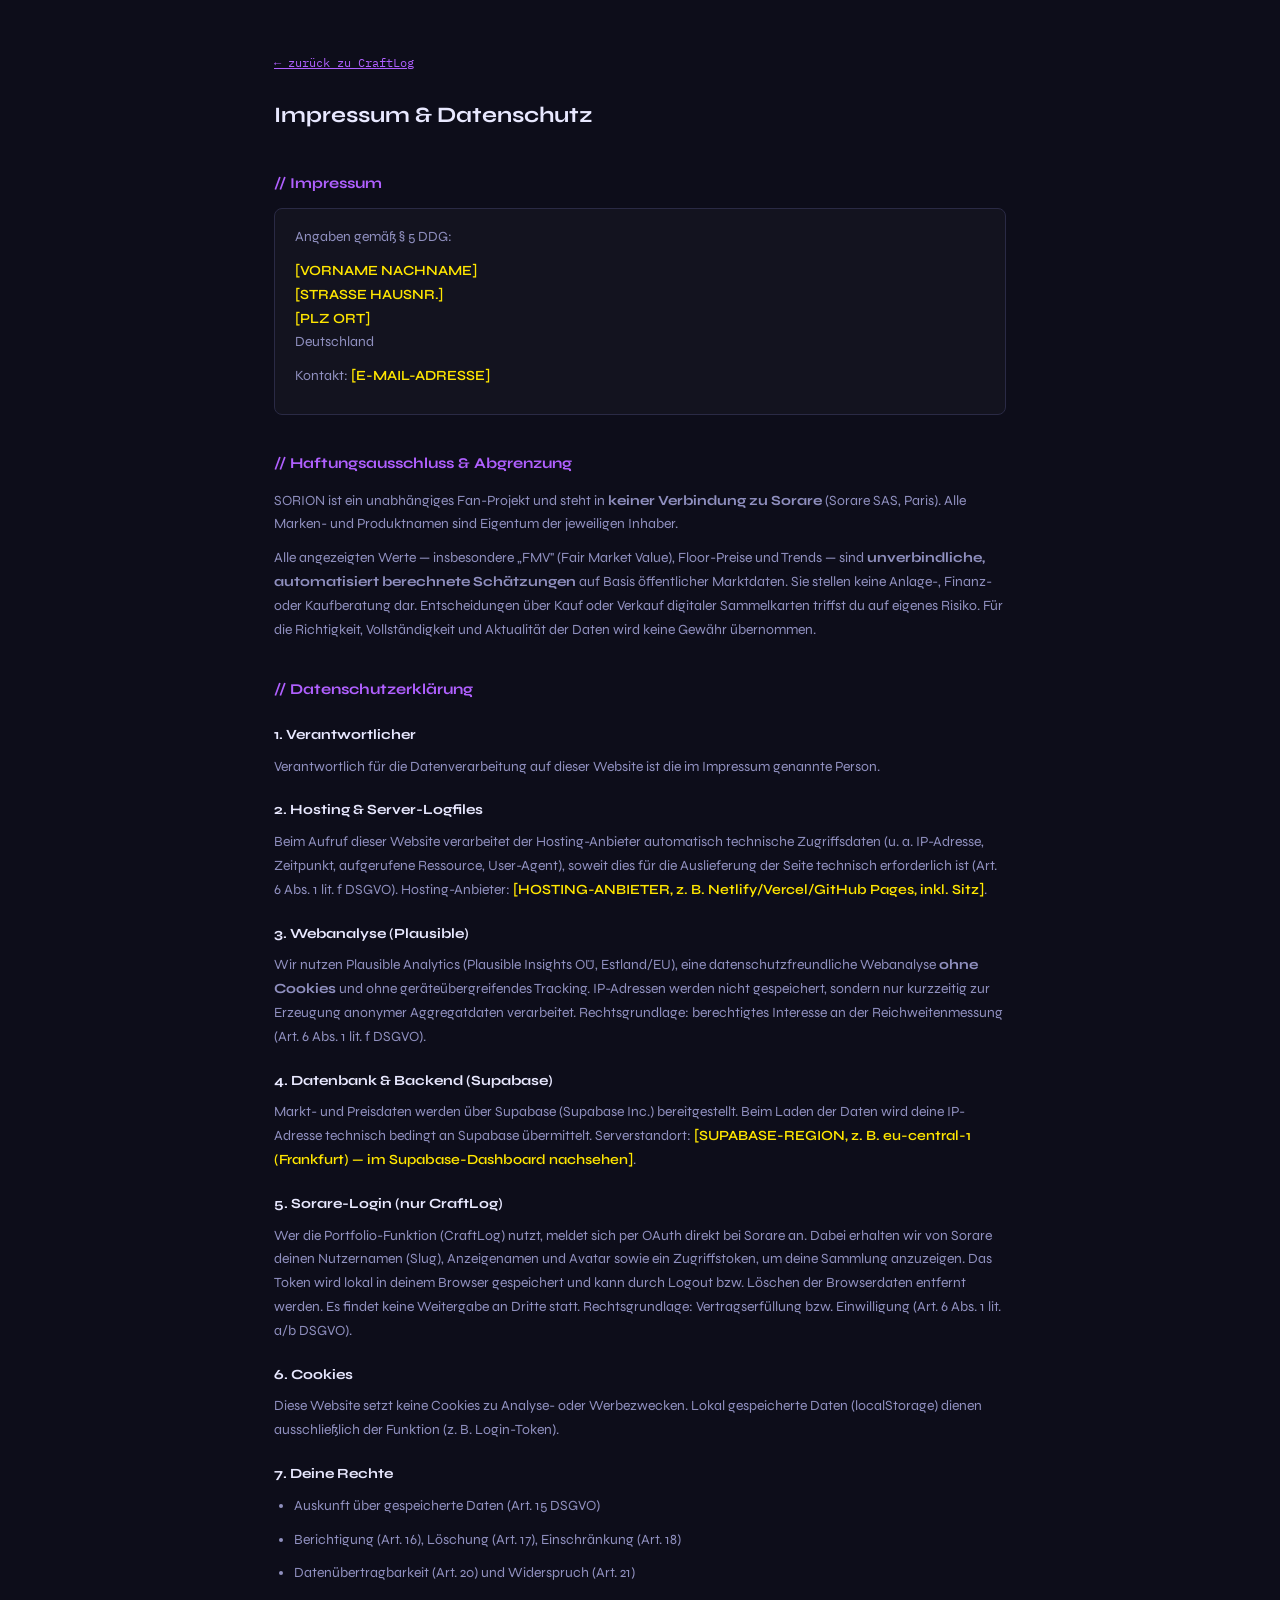
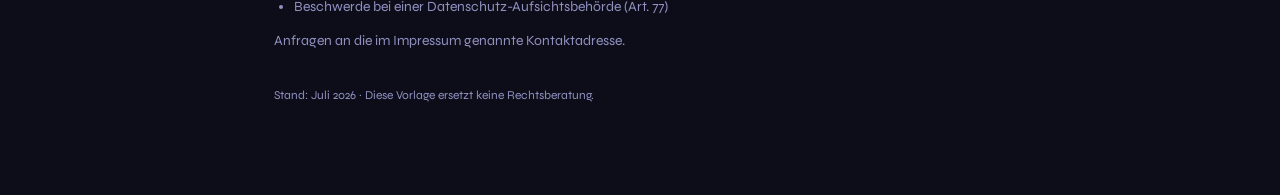
==== legal.html @ 9c436df2 "Neuer publishable API-Key, lokale Fonts + Chart.js, legal.html, Footer - Legacy-Key ersetzt (war nac" ====
<!DOCTYPE html>
<html lang="de">
<head>
<meta charset="UTF-8">
<meta name="viewport" content="width=device-width, initial-scale=1.0">
<title>SORION — Impressum & Datenschutz</title>
<link href="fonts/fonts.css" rel="stylesheet">
<style>
  :root {
    --bg: #0d0d1a; --surface: #13131f; --border: #2a2a45;
    --purple: #b060ff; --text: #e8e8ff; --text2: #9090c0;
  }
  * { margin: 0; padding: 0; box-sizing: border-box; }
  body { background: var(--bg); color: var(--text); font-family: 'Syne', sans-serif; line-height: 1.7; }
  .wrap { max-width: 780px; margin: 0 auto; padding: 48px 24px 80px; }
  a { color: var(--purple); }
  h1 { font-family: 'Syne', sans-serif; font-size: 22px; margin-bottom: 32px; }
  h2 { font-family: 'Syne', sans-serif; font-size: 15px; color: var(--purple); margin: 36px 0 12px; }
  h3 { font-size: 14px; margin: 20px 0 8px; }
  p, li { font-size: 14px; color: var(--text2); margin-bottom: 10px; }
  ul { padding-left: 20px; }
  .back { font-family: 'IBM Plex Mono', monospace; font-size: 12px; display: inline-block; margin-bottom: 24px; }
  .card { background: var(--surface); border: 1px solid var(--border); border-radius: 8px; padding: 16px 20px; margin-bottom: 12px; }
  .todo { color: #ffe600; font-weight: 600; }
</style>
</head>
<body>
<div class="wrap">
  <a class="back" href="index.html">← zurück zu CraftLog</a>
  <h1>Impressum & Datenschutz</h1>

  <h2>// Impressum</h2>
  <div class="card">
    <p>Angaben gemäß § 5 DDG:</p>
    <p>
      <span class="todo">[VORNAME NACHNAME]</span><br>
      <span class="todo">[STRASSE HAUSNR.]</span><br>
      <span class="todo">[PLZ ORT]</span><br>
      Deutschland
    </p>
    <p>Kontakt: <span class="todo">[E-MAIL-ADRESSE]</span></p>
  </div>

  <h2>// Haftungsausschluss & Abgrenzung</h2>
  <p>SORION ist ein unabhängiges Fan-Projekt und steht in <strong>keiner Verbindung zu Sorare</strong> (Sorare SAS, Paris). Alle Marken- und Produktnamen sind Eigentum der jeweiligen Inhaber.</p>
  <p>Alle angezeigten Werte — insbesondere „FMV" (Fair Market Value), Floor-Preise und Trends — sind <strong>unverbindliche, automatisiert berechnete Schätzungen</strong> auf Basis öffentlicher Marktdaten. Sie stellen keine Anlage-, Finanz- oder Kaufberatung dar. Entscheidungen über Kauf oder Verkauf digitaler Sammelkarten triffst du auf eigenes Risiko. Für die Richtigkeit, Vollständigkeit und Aktualität der Daten wird keine Gewähr übernommen.</p>

  <h2>// Datenschutzerklärung</h2>

  <h3>1. Verantwortlicher</h3>
  <p>Verantwortlich für die Datenverarbeitung auf dieser Website ist die im Impressum genannte Person.</p>

  <h3>2. Hosting & Server-Logfiles</h3>
  <p>Beim Aufruf dieser Website verarbeitet der Hosting-Anbieter automatisch technische Zugriffsdaten (u. a. IP-Adresse, Zeitpunkt, aufgerufene Ressource, User-Agent), soweit dies für die Auslieferung der Seite technisch erforderlich ist (Art. 6 Abs. 1 lit. f DSGVO). Hosting-Anbieter: <span class="todo">[HOSTING-ANBIETER, z. B. Netlify/Vercel/GitHub Pages, inkl. Sitz]</span>.</p>

  <h3>3. Webanalyse (Plausible)</h3>
  <p>Wir nutzen Plausible Analytics (Plausible Insights OÜ, Estland/EU), eine datenschutzfreundliche Webanalyse <strong>ohne Cookies</strong> und ohne geräteübergreifendes Tracking. IP-Adressen werden nicht gespeichert, sondern nur kurzzeitig zur Erzeugung anonymer Aggregatdaten verarbeitet. Rechtsgrundlage: berechtigtes Interesse an der Reichweitenmessung (Art. 6 Abs. 1 lit. f DSGVO).</p>

  <h3>4. Datenbank & Backend (Supabase)</h3>
  <p>Markt- und Preisdaten werden über Supabase (Supabase Inc.) bereitgestellt. Beim Laden der Daten wird deine IP-Adresse technisch bedingt an Supabase übermittelt. Serverstandort: <span class="todo">[SUPABASE-REGION, z. B. eu-central-1 (Frankfurt) — im Supabase-Dashboard nachsehen]</span>.</p>

  <h3>5. Sorare-Login (nur CraftLog)</h3>
  <p>Wer die Portfolio-Funktion (CraftLog) nutzt, meldet sich per OAuth direkt bei Sorare an. Dabei erhalten wir von Sorare deinen Nutzernamen (Slug), Anzeigenamen und Avatar sowie ein Zugriffstoken, um deine Sammlung anzuzeigen. Das Token wird lokal in deinem Browser gespeichert und kann durch Logout bzw. Löschen der Browserdaten entfernt werden. Es findet keine Weitergabe an Dritte statt. Rechtsgrundlage: Vertragserfüllung bzw. Einwilligung (Art. 6 Abs. 1 lit. a/b DSGVO).</p>

  <h3>6. Cookies</h3>
  <p>Diese Website setzt keine Cookies zu Analyse- oder Werbezwecken. Lokal gespeicherte Daten (localStorage) dienen ausschließlich der Funktion (z. B. Login-Token).</p>

  <h3>7. Deine Rechte</h3>
  <ul>
    <li>Auskunft über gespeicherte Daten (Art. 15 DSGVO)</li>
    <li>Berichtigung (Art. 16), Löschung (Art. 17), Einschränkung (Art. 18)</li>
    <li>Datenübertragbarkeit (Art. 20) und Widerspruch (Art. 21)</li>
    <li>Beschwerde bei einer Datenschutz-Aufsichtsbehörde (Art. 77)</li>
  </ul>
  <p>Anfragen an die im Impressum genannte Kontaktadresse.</p>

  <p style="margin-top:32px;font-size:12px">Stand: Juli 2026 · Diese Vorlage ersetzt keine Rechtsberatung.</p>
</div>
</body>
</html>
---- fonts/fonts.css ----
/* Selbst gehostete Google Fonts (latin + latin-ext) — DSGVO: kein Google-CDN */
@font-face {
  font-family: 'IBM Plex Mono';
  font-style: normal;
  font-weight: 400;
  font-display: swap;
  src: url(IBMPlexMono-400-latin-ext.woff2) format('woff2');
  unicode-range: U+0100-02BA, U+02BD-02C5, U+02C7-02CC, U+02CE-02D7, U+02DD-02FF, U+0304, U+0308, U+0329, U+1D00-1DBF, U+1E00-1E9F, U+1EF2-1EFF, U+2020, U+20A0-20AB, U+20AD-20C0, U+2113, U+2C60-2C7F, U+A720-A7FF;
}
@font-face {
  font-family: 'IBM Plex Mono';
  font-style: normal;
  font-weight: 400;
  font-display: swap;
  src: url(IBMPlexMono-400-latin.woff2) format('woff2');
  unicode-range: U+0000-00FF, U+0131, U+0152-0153, U+02BB-02BC, U+02C6, U+02DA, U+02DC, U+0304, U+0308, U+0329, U+2000-206F, U+20AC, U+2122, U+2191, U+2193, U+2212, U+2215, U+FEFF, U+FFFD;
}
@font-face {
  font-family: 'IBM Plex Mono';
  font-style: normal;
  font-weight: 500;
  font-display: swap;
  src: url(IBMPlexMono-500-latin-ext.woff2) format('woff2');
  unicode-range: U+0100-02BA, U+02BD-02C5, U+02C7-02CC, U+02CE-02D7, U+02DD-02FF, U+0304, U+0308, U+0329, U+1D00-1DBF, U+1E00-1E9F, U+1EF2-1EFF, U+2020, U+20A0-20AB, U+20AD-20C0, U+2113, U+2C60-2C7F, U+A720-A7FF;
}
@font-face {
  font-family: 'IBM Plex Mono';
  font-style: normal;
  font-weight: 500;
  font-display: swap;
  src: url(IBMPlexMono-500-latin.woff2) format('woff2');
  unicode-range: U+0000-00FF, U+0131, U+0152-0153, U+02BB-02BC, U+02C6, U+02DA, U+02DC, U+0304, U+0308, U+0329, U+2000-206F, U+20AC, U+2122, U+2191, U+2193, U+2212, U+2215, U+FEFF, U+FFFD;
}
@font-face {
  font-family: 'Syne';
  font-style: normal;
  font-weight: 400;
  font-display: swap;
  src: url(Syne-400-latin-ext.woff2) format('woff2');
  unicode-range: U+0100-02BA, U+02BD-02C5, U+02C7-02CC, U+02CE-02D7, U+02DD-02FF, U+0304, U+0308, U+0329, U+1D00-1DBF, U+1E00-1E9F, U+1EF2-1EFF, U+2020, U+20A0-20AB, U+20AD-20C0, U+2113, U+2C60-2C7F, U+A720-A7FF;
}
@font-face {
  font-family: 'Syne';
  font-style: normal;
  font-weight: 400;
  font-display: swap;
  src: url(Syne-400-latin.woff2) format('woff2');
  unicode-range: U+0000-00FF, U+0131, U+0152-0153, U+02BB-02BC, U+02C6, U+02DA, U+02DC, U+0304, U+0308, U+0329, U+2000-206F, U+20AC, U+2122, U+2191, U+2193, U+2212, U+2215, U+FEFF, U+FFFD;
}
@font-face {
  font-family: 'Syne';
  font-style: normal;
  font-weight: 600;
  font-display: swap;
  src: url(Syne-600-latin-ext.woff2) format('woff2');
  unicode-range: U+0100-02BA, U+02BD-02C5, U+02C7-02CC, U+02CE-02D7, U+02DD-02FF, U+0304, U+0308, U+0329, U+1D00-1DBF, U+1E00-1E9F, U+1EF2-1EFF, U+2020, U+20A0-20AB, U+20AD-20C0, U+2113, U+2C60-2C7F, U+A720-A7FF;
}
@font-face {
  font-family: 'Syne';
  font-style: normal;
  font-weight: 600;
  font-display: swap;
  src: url(Syne-600-latin.woff2) format('woff2');
  unicode-range: U+0000-00FF, U+0131, U+0152-0153, U+02BB-02BC, U+02C6, U+02DA, U+02DC, U+0304, U+0308, U+0329, U+2000-206F, U+20AC, U+2122, U+2191, U+2193, U+2212, U+2215, U+FEFF, U+FFFD;
}
@font-face {
  font-family: 'Syne';
  font-style: normal;
  font-weight: 700;
  font-display: swap;
  src: url(Syne-700-latin-ext.woff2) format('woff2');
  unicode-range: U+0100-02BA, U+02BD-02C5, U+02C7-02CC, U+02CE-02D7, U+02DD-02FF, U+0304, U+0308, U+0329, U+1D00-1DBF, U+1E00-1E9F, U+1EF2-1EFF, U+2020, U+20A0-20AB, U+20AD-20C0, U+2113, U+2C60-2C7F, U+A720-A7FF;
}
@font-face {
  font-family: 'Syne';
  font-style: normal;
  font-weight: 700;
  font-display: swap;
  src: url(Syne-700-latin.woff2) format('woff2');
  unicode-range: U+0000-00FF, U+0131, U+0152-0153, U+02BB-02BC, U+02C6, U+02DA, U+02DC, U+0304, U+0308, U+0329, U+2000-206F, U+20AC, U+2122, U+2191, U+2193, U+2212, U+2215, U+FEFF, U+FFFD;
}
@font-face {
  font-family: 'Syne';
  font-style: normal;
  font-weight: 800;
  font-display: swap;
  src: url(Syne-800-latin-ext.woff2) format('woff2');
  unicode-range: U+0100-02BA, U+02BD-02C5, U+02C7-02CC, U+02CE-02D7, U+02DD-02FF, U+0304, U+0308, U+0329, U+1D00-1DBF, U+1E00-1E9F, U+1EF2-1EFF, U+2020, U+20A0-20AB, U+20AD-20C0, U+2113, U+2C60-2C7F, U+A720-A7FF;
}
@font-face {
  font-family: 'Syne';
  font-style: normal;
  font-weight: 800;
  font-display: swap;
  src: url(Syne-800-latin.woff2) format('woff2');
  unicode-range: U+0000-00FF, U+0131, U+0152-0153, U+02BB-02BC, U+02C6, U+02DA, U+02DC, U+0304, U+0308, U+0329, U+2000-206F, U+20AC, U+2122, U+2191, U+2193, U+2212, U+2215, U+FEFF, U+FFFD;
}
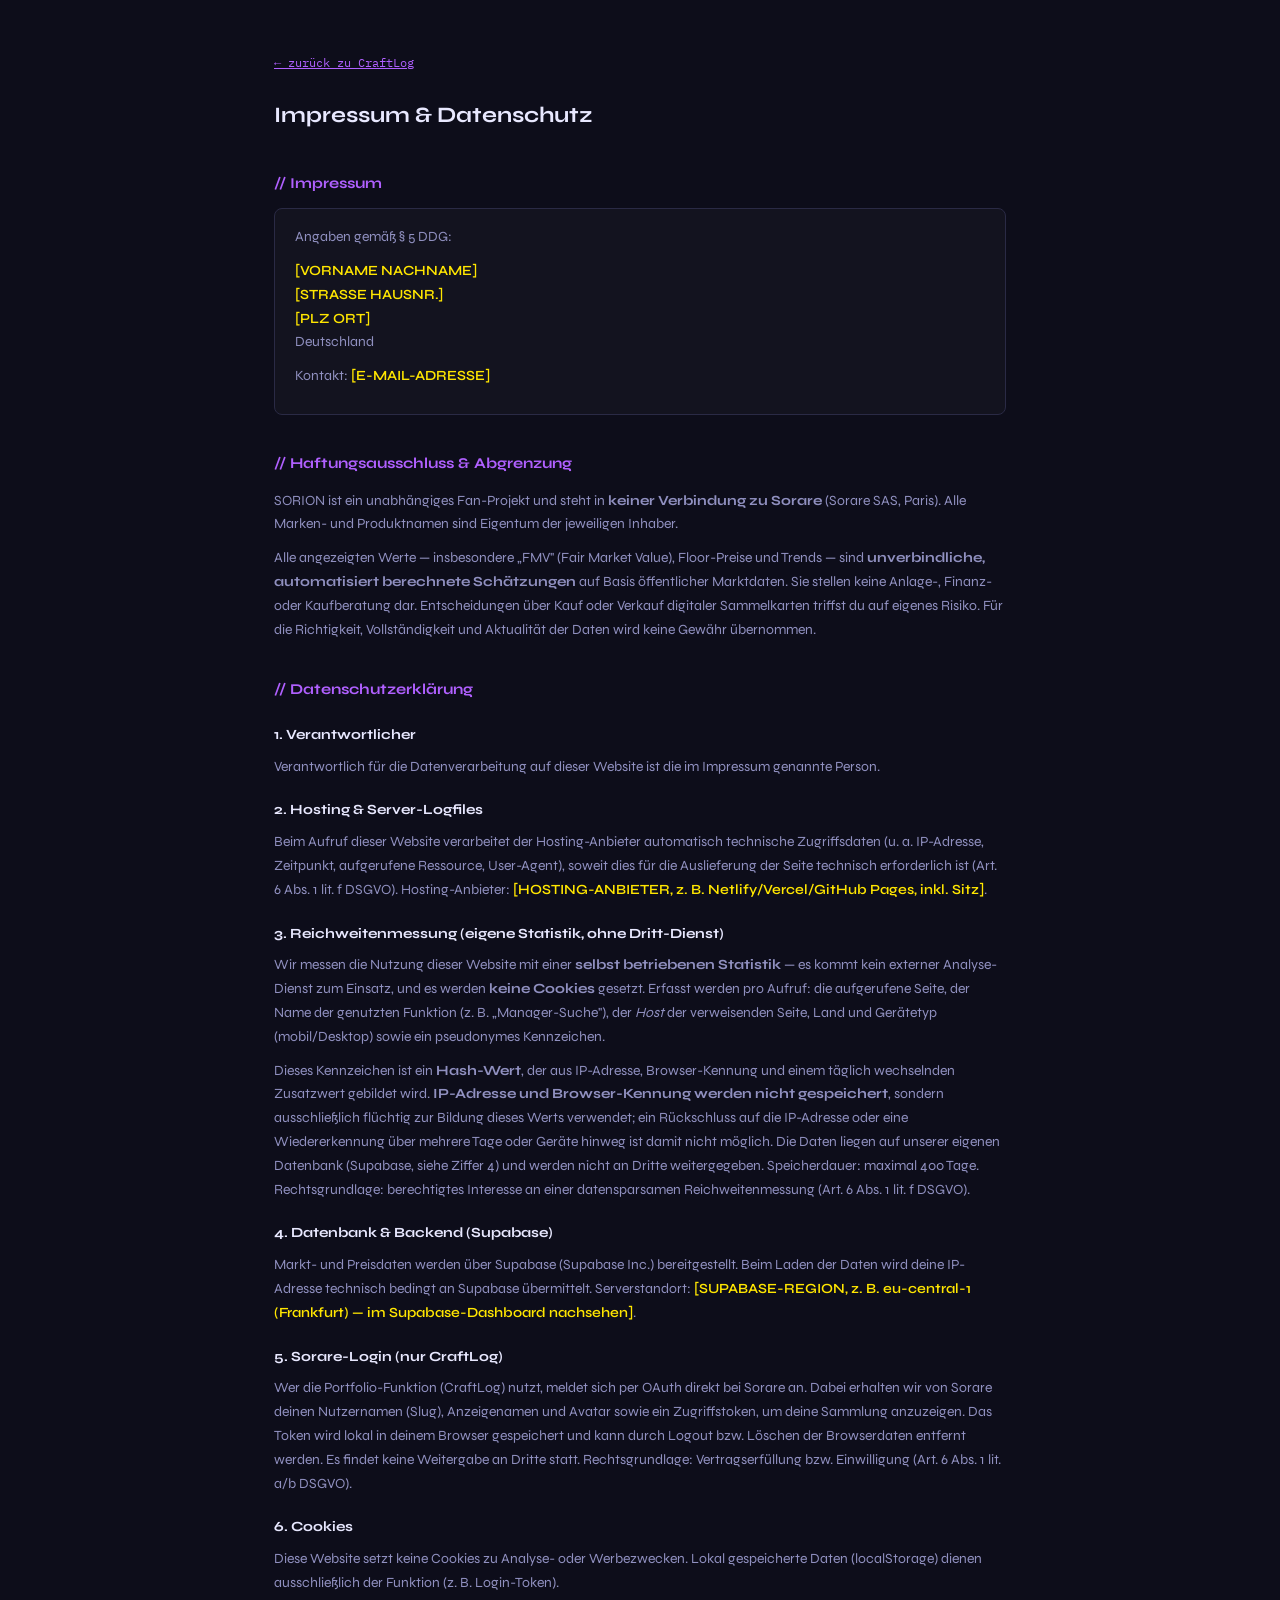
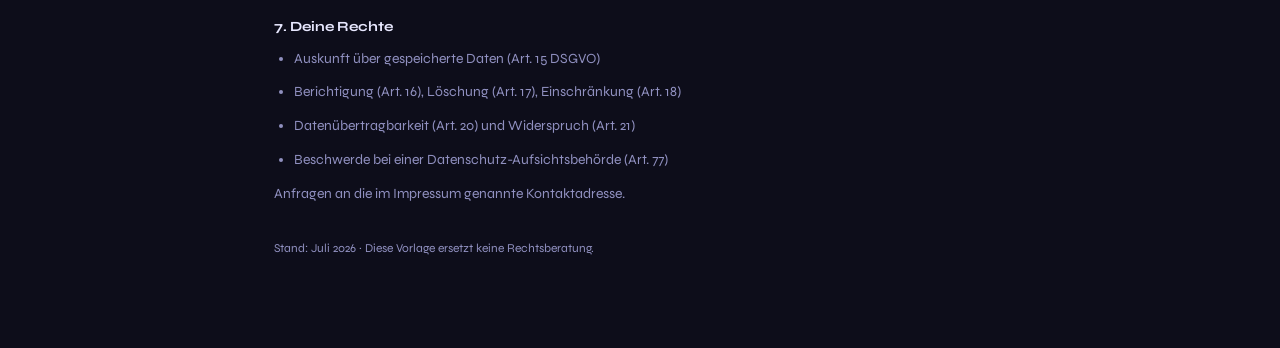
==== commit 8a71191f: "Datenschutz: Plausible-Abschnitt durch eigene Reichweitenmessung ersetzt" ====
--- a/legal.html
+++ b/legal.html
@@ -4,6 +4,21 @@
 <meta charset="UTF-8">
 <meta name="viewport" content="width=device-width, initial-scale=1.0">
 <title>SORION — Impressum & Datenschutz</title>
+<!-- Eigenes, cookiefreies Analytics (self-hosted in Supabase) -->
+<script>
+(function(){
+  var URL_='https://jxhdlcpdupmkpsoytzes.supabase.co/functions/v1/track', SITE='craftlog';
+  window.track=function(ev){
+    try{
+      fetch(URL_,{method:'POST',keepalive:true,
+        headers:{'Content-Type':'application/json','apikey':'sb_publishable_cplVdUDlMw1S5IcjlwxPTA_Mx8G7016'},
+        body:JSON.stringify({site:SITE,path:location.pathname,event:ev||'pageview',ref:document.referrer||null})
+      }).catch(function(){});
+    }catch(e){}
+  };
+  window.track();
+})();
+</script>
 <link href="fonts/fonts.css" rel="stylesheet">
 <style>
   :root {
@@ -53,8 +68,9 @@
   <h3>2. Hosting & Server-Logfiles</h3>
   <p>Beim Aufruf dieser Website verarbeitet der Hosting-Anbieter automatisch technische Zugriffsdaten (u. a. IP-Adresse, Zeitpunkt, aufgerufene Ressource, User-Agent), soweit dies für die Auslieferung der Seite technisch erforderlich ist (Art. 6 Abs. 1 lit. f DSGVO). Hosting-Anbieter: <span class="todo">[HOSTING-ANBIETER, z. B. Netlify/Vercel/GitHub Pages, inkl. Sitz]</span>.</p>
 
-  <h3>3. Webanalyse (Plausible)</h3>
-  <p>Wir nutzen Plausible Analytics (Plausible Insights OÜ, Estland/EU), eine datenschutzfreundliche Webanalyse <strong>ohne Cookies</strong> und ohne geräteübergreifendes Tracking. IP-Adressen werden nicht gespeichert, sondern nur kurzzeitig zur Erzeugung anonymer Aggregatdaten verarbeitet. Rechtsgrundlage: berechtigtes Interesse an der Reichweitenmessung (Art. 6 Abs. 1 lit. f DSGVO).</p>
+  <h3>3. Reichweitenmessung (eigene Statistik, ohne Dritt-Dienst)</h3>
+  <p>Wir messen die Nutzung dieser Website mit einer <strong>selbst betriebenen Statistik</strong> — es kommt kein externer Analyse-Dienst zum Einsatz, und es werden <strong>keine Cookies</strong> gesetzt. Erfasst werden pro Aufruf: die aufgerufene Seite, der Name der genutzten Funktion (z. B. „Manager-Suche"), der <em>Host</em> der verweisenden Seite, Land und Gerätetyp (mobil/Desktop) sowie ein pseudonymes Kennzeichen.</p>
+  <p>Dieses Kennzeichen ist ein <strong>Hash-Wert</strong>, der aus IP-Adresse, Browser-Kennung und einem täglich wechselnden Zusatzwert gebildet wird. <strong>IP-Adresse und Browser-Kennung werden nicht gespeichert</strong>, sondern ausschließlich flüchtig zur Bildung dieses Werts verwendet; ein Rückschluss auf die IP-Adresse oder eine Wiedererkennung über mehrere Tage oder Geräte hinweg ist damit nicht möglich. Die Daten liegen auf unserer eigenen Datenbank (Supabase, siehe Ziffer 4) und werden nicht an Dritte weitergegeben. Speicherdauer: maximal 400 Tage. Rechtsgrundlage: berechtigtes Interesse an einer datensparsamen Reichweitenmessung (Art. 6 Abs. 1 lit. f DSGVO).</p>
 
   <h3>4. Datenbank & Backend (Supabase)</h3>
   <p>Markt- und Preisdaten werden über Supabase (Supabase Inc.) bereitgestellt. Beim Laden der Daten wird deine IP-Adresse technisch bedingt an Supabase übermittelt. Serverstandort: <span class="todo">[SUPABASE-REGION, z. B. eu-central-1 (Frankfurt) — im Supabase-Dashboard nachsehen]</span>.</p>
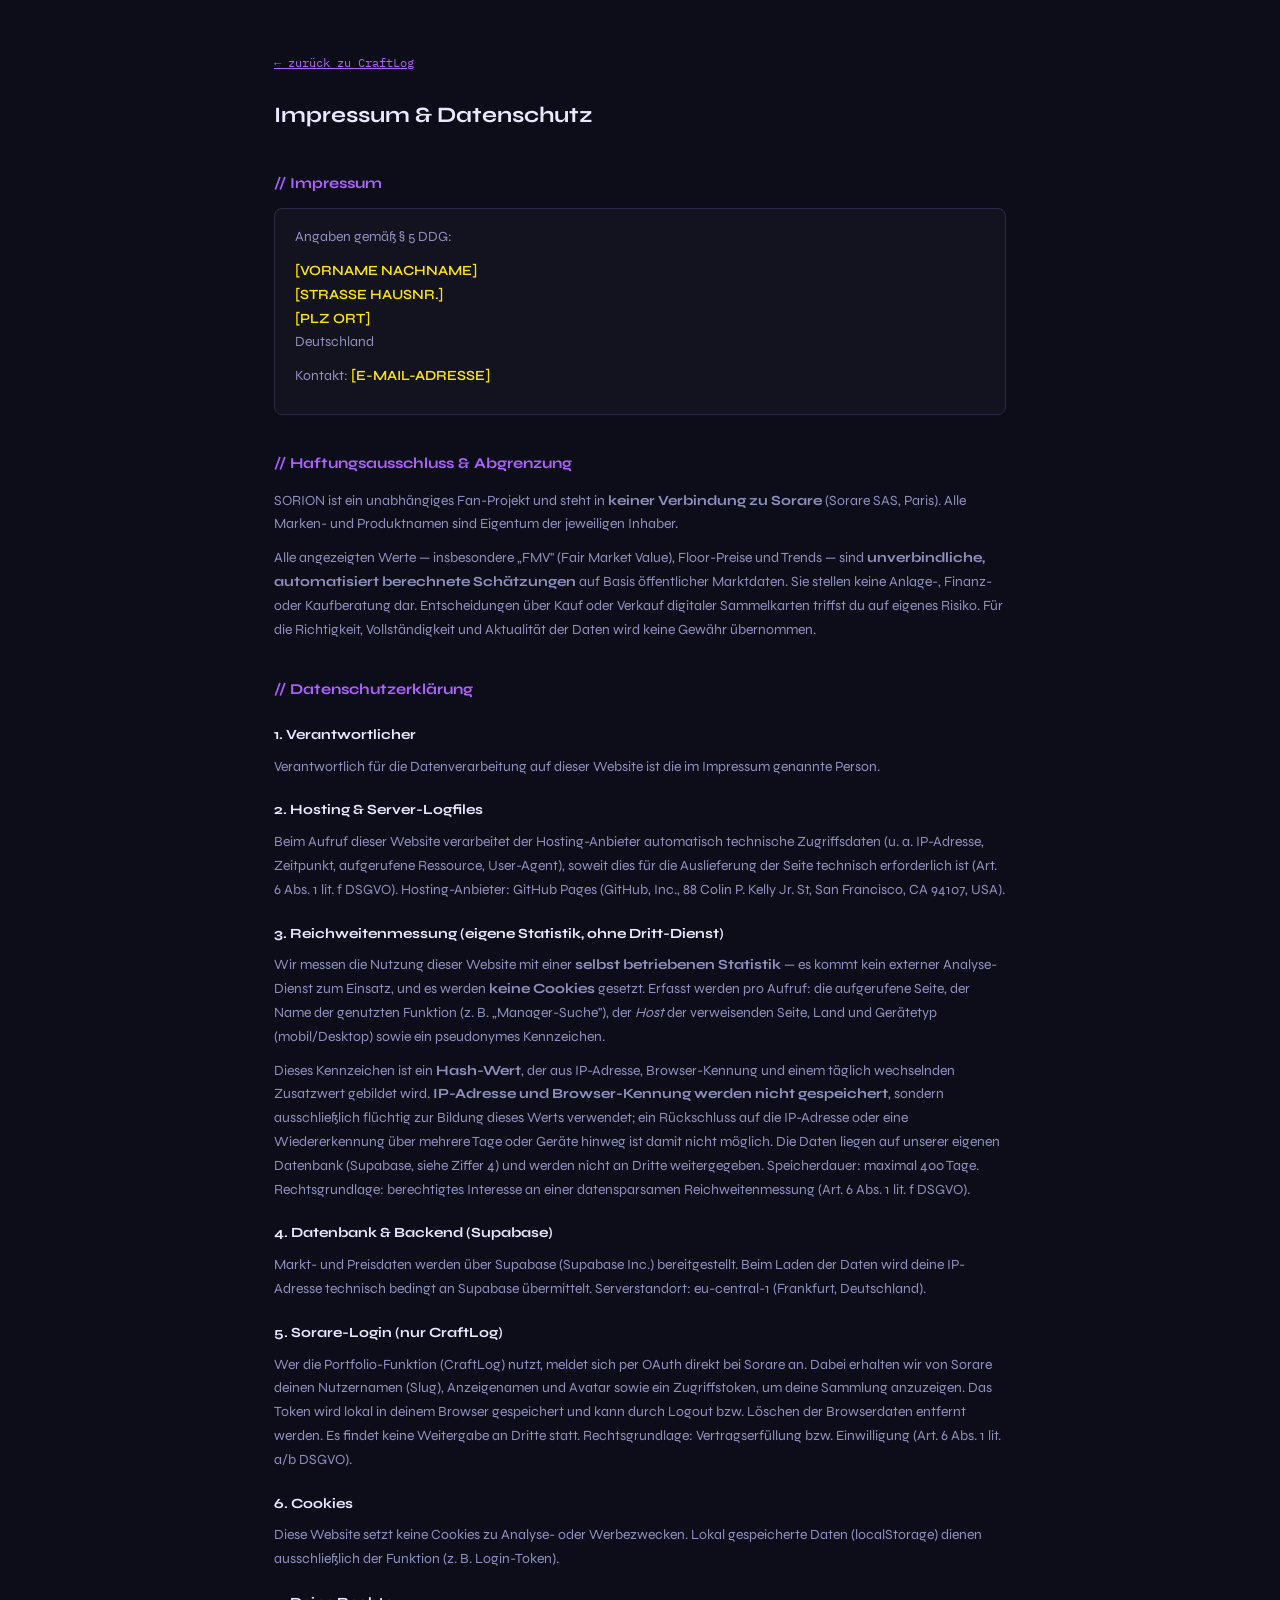
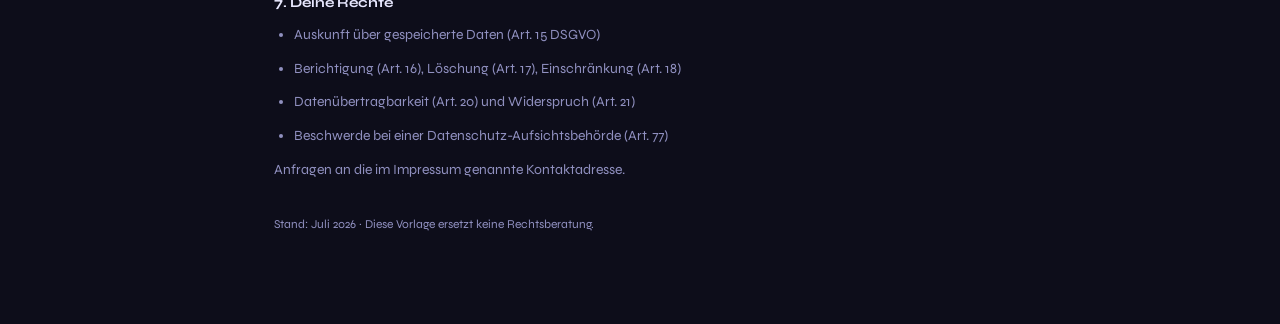
==== commit 7624f0cd: "Impressum/Datenschutz: technische Platzhalter gefuellt (GitHub Pages, Supabase eu-central-1) Die vie" ====
--- a/legal.html
+++ b/legal.html
@@ -66,14 +66,14 @@
   <p>Verantwortlich für die Datenverarbeitung auf dieser Website ist die im Impressum genannte Person.</p>
 
   <h3>2. Hosting & Server-Logfiles</h3>
-  <p>Beim Aufruf dieser Website verarbeitet der Hosting-Anbieter automatisch technische Zugriffsdaten (u. a. IP-Adresse, Zeitpunkt, aufgerufene Ressource, User-Agent), soweit dies für die Auslieferung der Seite technisch erforderlich ist (Art. 6 Abs. 1 lit. f DSGVO). Hosting-Anbieter: <span class="todo">[HOSTING-ANBIETER, z. B. Netlify/Vercel/GitHub Pages, inkl. Sitz]</span>.</p>
+  <p>Beim Aufruf dieser Website verarbeitet der Hosting-Anbieter automatisch technische Zugriffsdaten (u. a. IP-Adresse, Zeitpunkt, aufgerufene Ressource, User-Agent), soweit dies für die Auslieferung der Seite technisch erforderlich ist (Art. 6 Abs. 1 lit. f DSGVO). Hosting-Anbieter: GitHub Pages (GitHub, Inc., 88 Colin P. Kelly Jr. St, San Francisco, CA 94107, USA).</p>
 
   <h3>3. Reichweitenmessung (eigene Statistik, ohne Dritt-Dienst)</h3>
   <p>Wir messen die Nutzung dieser Website mit einer <strong>selbst betriebenen Statistik</strong> — es kommt kein externer Analyse-Dienst zum Einsatz, und es werden <strong>keine Cookies</strong> gesetzt. Erfasst werden pro Aufruf: die aufgerufene Seite, der Name der genutzten Funktion (z. B. „Manager-Suche"), der <em>Host</em> der verweisenden Seite, Land und Gerätetyp (mobil/Desktop) sowie ein pseudonymes Kennzeichen.</p>
   <p>Dieses Kennzeichen ist ein <strong>Hash-Wert</strong>, der aus IP-Adresse, Browser-Kennung und einem täglich wechselnden Zusatzwert gebildet wird. <strong>IP-Adresse und Browser-Kennung werden nicht gespeichert</strong>, sondern ausschließlich flüchtig zur Bildung dieses Werts verwendet; ein Rückschluss auf die IP-Adresse oder eine Wiedererkennung über mehrere Tage oder Geräte hinweg ist damit nicht möglich. Die Daten liegen auf unserer eigenen Datenbank (Supabase, siehe Ziffer 4) und werden nicht an Dritte weitergegeben. Speicherdauer: maximal 400 Tage. Rechtsgrundlage: berechtigtes Interesse an einer datensparsamen Reichweitenmessung (Art. 6 Abs. 1 lit. f DSGVO).</p>
 
   <h3>4. Datenbank & Backend (Supabase)</h3>
-  <p>Markt- und Preisdaten werden über Supabase (Supabase Inc.) bereitgestellt. Beim Laden der Daten wird deine IP-Adresse technisch bedingt an Supabase übermittelt. Serverstandort: <span class="todo">[SUPABASE-REGION, z. B. eu-central-1 (Frankfurt) — im Supabase-Dashboard nachsehen]</span>.</p>
+  <p>Markt- und Preisdaten werden über Supabase (Supabase Inc.) bereitgestellt. Beim Laden der Daten wird deine IP-Adresse technisch bedingt an Supabase übermittelt. Serverstandort: eu-central-1 (Frankfurt, Deutschland).</p>
 
   <h3>5. Sorare-Login (nur CraftLog)</h3>
   <p>Wer die Portfolio-Funktion (CraftLog) nutzt, meldet sich per OAuth direkt bei Sorare an. Dabei erhalten wir von Sorare deinen Nutzernamen (Slug), Anzeigenamen und Avatar sowie ein Zugriffstoken, um deine Sammlung anzuzeigen. Das Token wird lokal in deinem Browser gespeichert und kann durch Logout bzw. Löschen der Browserdaten entfernt werden. Es findet keine Weitergabe an Dritte statt. Rechtsgrundlage: Vertragserfüllung bzw. Einwilligung (Art. 6 Abs. 1 lit. a/b DSGVO).</p>
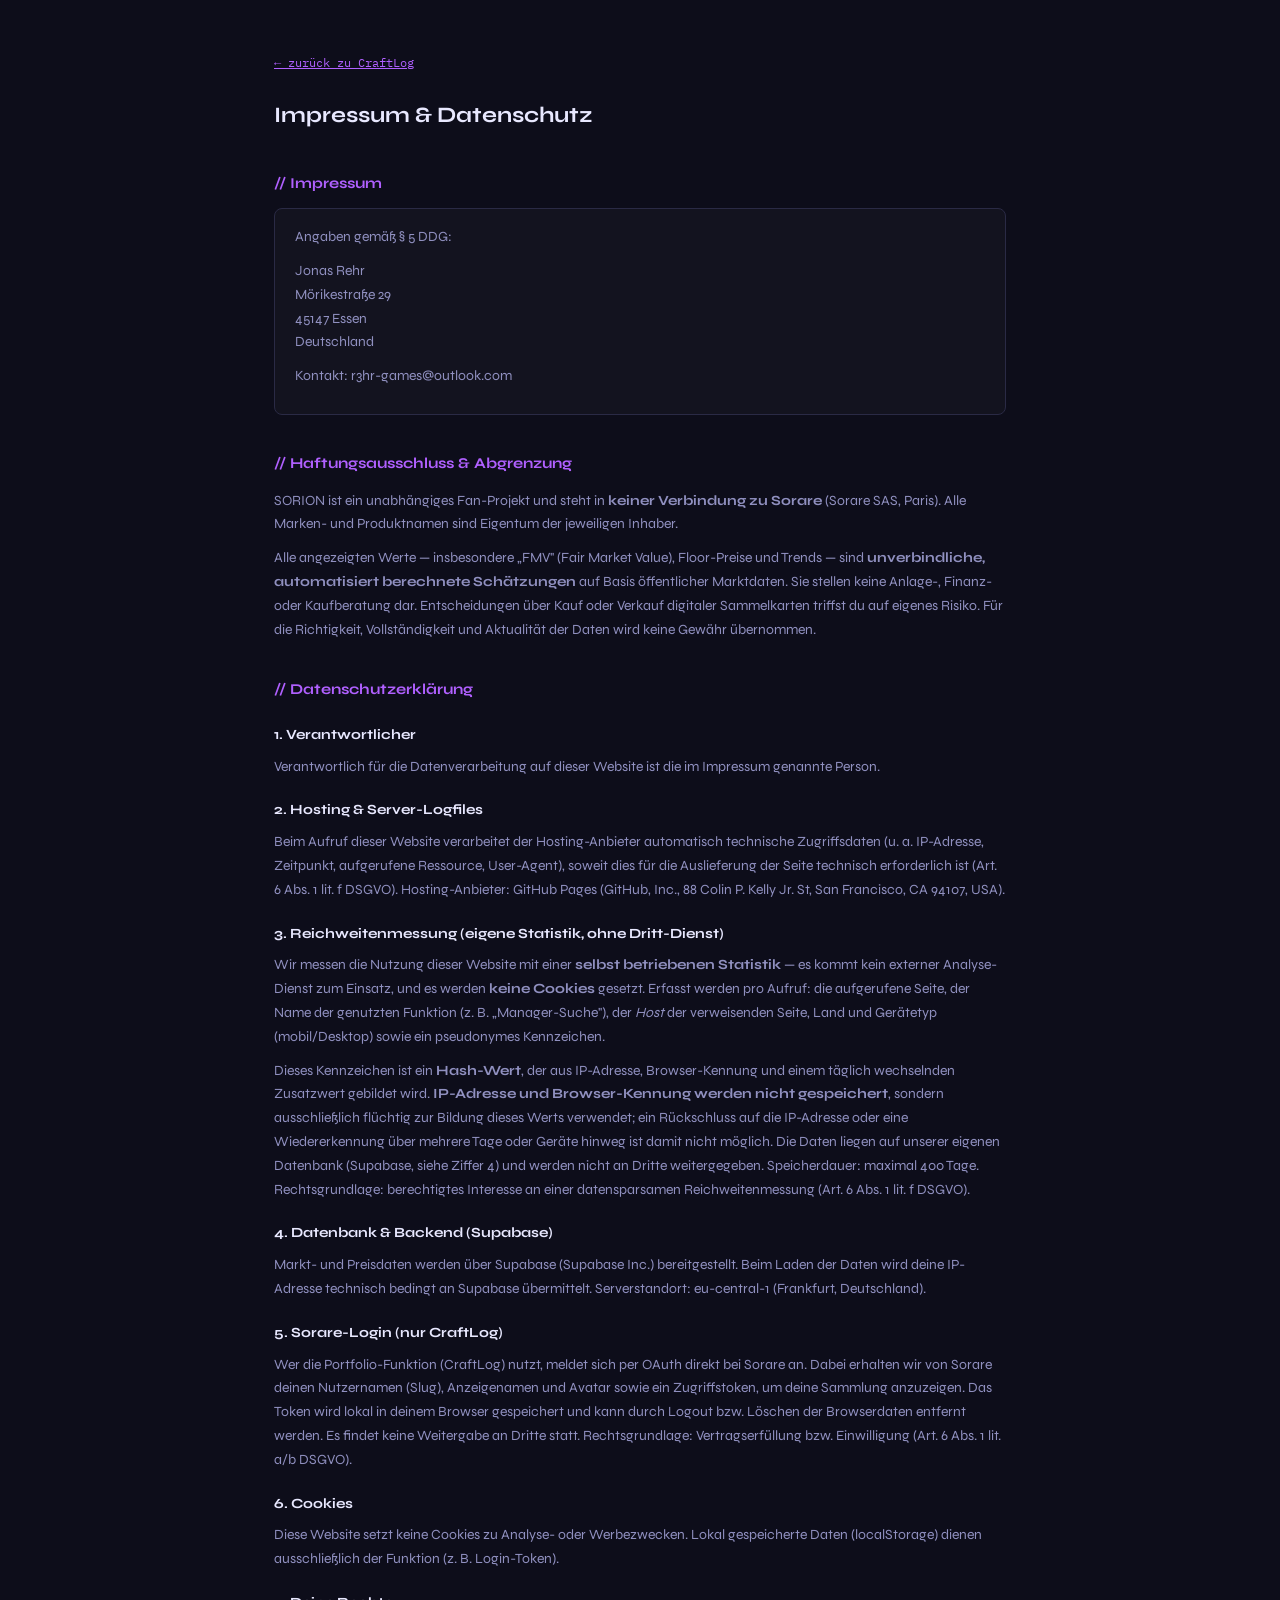
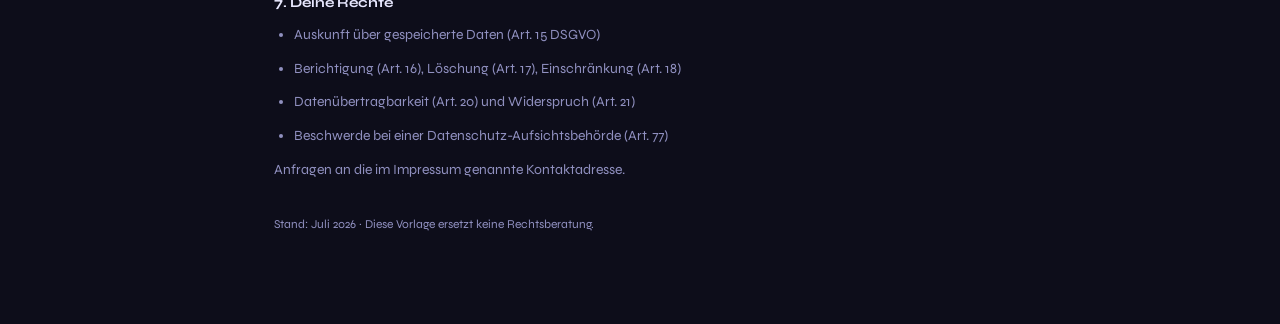
==== commit 131ba1ec: "Impressum vervollstaendigt: Betreiberangaben eingetragen (Launch-Blocker geschlossen) Co-Authored-By" ====
--- a/legal.html
+++ b/legal.html
@@ -48,12 +48,12 @@
   <div class="card">
     <p>Angaben gemäß § 5 DDG:</p>
     <p>
-      <span class="todo">[VORNAME NACHNAME]</span><br>
-      <span class="todo">[STRASSE HAUSNR.]</span><br>
-      <span class="todo">[PLZ ORT]</span><br>
+      Jonas Rehr<br>
+      Mörikestraße 29<br>
+      45147 Essen<br>
       Deutschland
     </p>
-    <p>Kontakt: <span class="todo">[E-MAIL-ADRESSE]</span></p>
+    <p>Kontakt: r3hr-games@outlook.com</p>
   </div>
 
   <h2>// Haftungsausschluss & Abgrenzung</h2>
